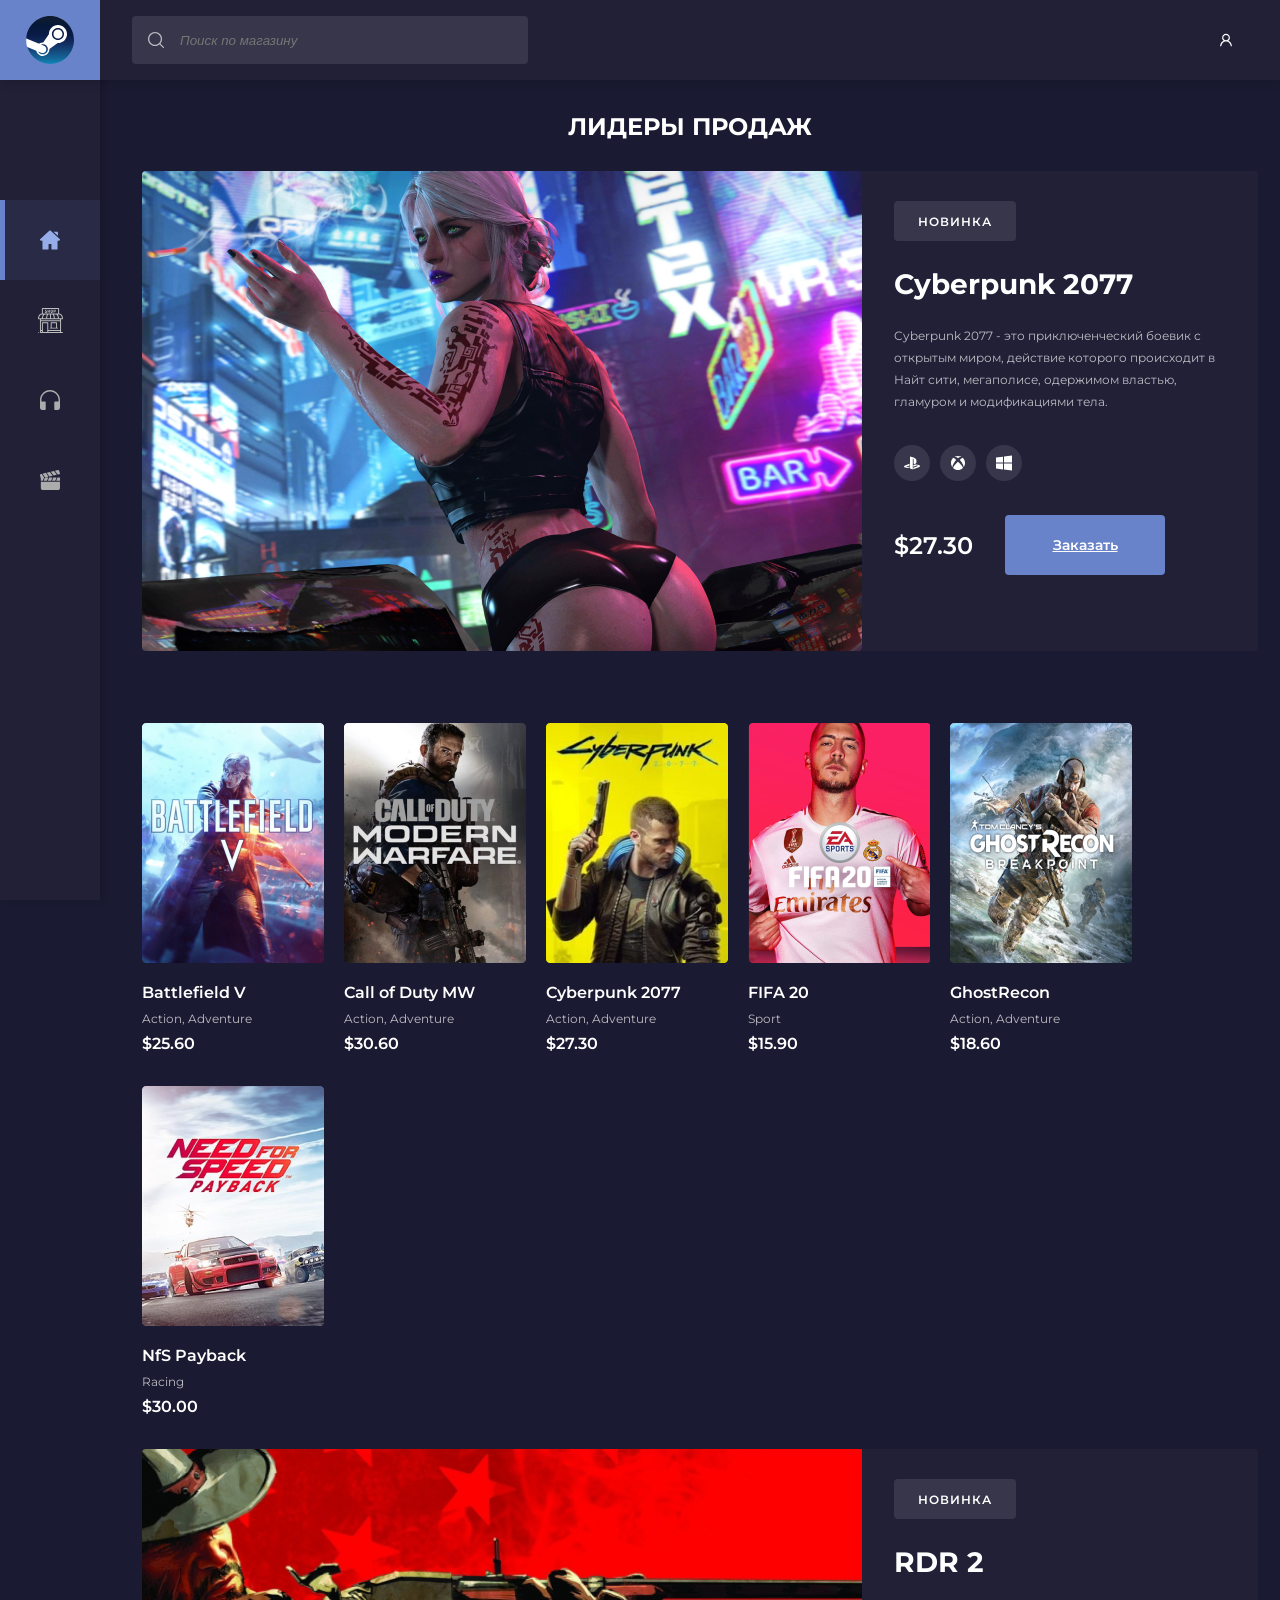
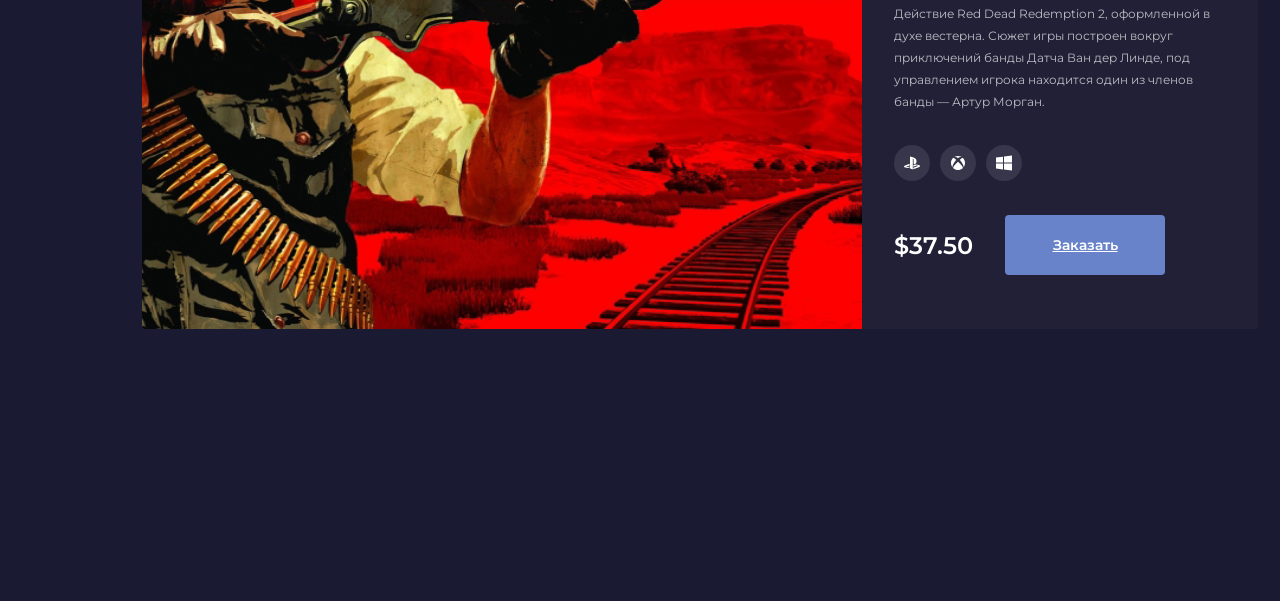
==== index.html @ 9080acf1 "upload project" ====
<!DOCTYPE html>
<html lang="en">
<head>
	<meta charset="UTF-8">
	<meta http-equiv="X-UA-Compatible" content="IE=edge">
	<meta name="viewport" content="width=device-width, initial-scale=1.0">
	<title>SteamShop - покупай и играй!</title>
	<link rel="icon" type="image/png" sizes="32x32" href="/img/icons/steam-icon-logo.svg"/>
	<link rel="preconnect" href="https://fonts.googleapis.com">
	<link rel="preconnect" href="https://fonts.gstatic.com" crossorigin>
	<link href="https://fonts.googleapis.com/css2?family=Montserrat:wght@400;600;700&display=swap" rel="stylesheet">
	<link rel="stylesheet" href="/css/style.css">
</head>
<body>
	

	<header class="header">
			<a href="#" class="logo">
					<img width="48" height="48" src="img/icons/steam-icon-logo.svg" alt="steam">
			</a>
		<div class="header-block">
			<div class="search"><input type="search" name="" id="" placeholder="Поиск по магазину">
			<img src="img/icons/search.svg" alt="">
			</div>
			<div class="buttons">
			<div class="user">
				<img class="login" src="img/icons/user.svg" alt="">
				<img class="user-photo hidden " src="img/icons/user.png" alt="">
				<img class="logout hidden" src="img/icons/arrow.svg" alt="">
			</div>
		</div>
	</header>

	<nav class="nav-wrap">
		<ul>
			<li class="current">
				<a href="/">
					<img src="img/icons/home-run.svg" alt="">
				</a>
			</li>

			<li>
				<a href="/page-store.html">
					<img src="img/icons/shop.svg" alt="">
				</a>
			</li>

			<li>
				<a target="_blank" href="https://www.youtube.com/watch?v=5qap5aO4i9A&ab_channel=LofiGirl">
					<img src="img/icons/audio.svg" alt="">
				</a>
			</li>

			<li>
				<a target="_blank" href="https://www.youtube.com/c/PlayStation/videos">
					<img src="img/icons/clapperboard.svg" alt="">
				</a>
			</li>

		</ul>
	</nav>

	<h2 class="home-title">Лидеры продаж</h2>

	<section class="content">
		<div class="game-card game-card__order game-home">
			<div class="game-photo game-photo__order">
				<img src="img/game/cyber.png" alt="">
			</div>
			<div class="game-info game-info__order">
				<a href="#" class="btn-filter">НОВИНКА</a>
				<h2>Cyberpunk 2077</h2>
				<p>Cyberpunk 2077 - это приключенческий боевик с открытым миром, действие которого происходит в Найт сити, мегаполисе, одержимом властью, гламуром и модификациями тела.</p>
				<div class="game-platforms">
					<img src="img/icons/ps.svg" alt="Playstation"><img src="img/icons/xbox.svg" alt="Xbox"><img src="img/icons/win.svg" alt="Windows">
				</div>
				<div class="game-price">
					<span>$27.30</span><a target="_blank" href="https://store.steampowered.com/app/1091500/Cyberpunk_2077/" class="btn-cart">Заказать</a>
				</div>
			</div>
		</div>

		

		<a href="" class="game-card game-card__small">
			<div class="game-photo">
				<img src="img/game/lidergames/btf5.png" alt="">
			</div>
			<div class="game-info">
				<h4>Battlefield V</h4>
				<span class="game-genre">Action, Adventure</span>
				<div class="game-price"><span>$25.60</span></div>
			</div>
		</a>

		<a href="" class="game-card game-card__small">
			<div class="game-photo">
				<img src="img/game/lidergames/call.png" alt="">
			</div>
			<div class="game-info">
				<h4>Call of Duty MW</h4>
				<span class="game-genre">Action, Adventure</span>
				<div class="game-price"><span>$30.60</span></div>
			</div>
		</a>

		<a href="" class="game-card game-card__small">
			<div class="game-photo">
				<img src="img/game/lidergames/cyberpank.png" alt="">
			</div>
			<div class="game-info">
				<h4>Cyberpunk 2077</h4>
				<span class="game-genre">Action, Adventure</span>
				<div class="game-price"><span>$27.30</span></div>
			</div>
		</a>

		<a href="" class="game-card game-card__small">
			<div class="game-photo">
				<img src="img/game/lidergames/fifa.png" alt="">
			</div>
			<div class="game-info">
				<h4>FIFA 20</h4>
				<span class="game-genre">Sport</span>
				<div class="game-price"><span>$15.90</span></div>
			</div>
		</a>

		<a href="" class="game-card game-card__small">
			<div class="game-photo">
				<img src="img/game/lidergames/ghost.png" alt="">
			</div>
			<div class="game-info">
				<h4>GhostRecon </h4>
				<span class="game-genre">Action, Adventure</span>
				<div class="game-price"><span>$18.60</span></div>
			</div>
		</a>

		<a href="" class="game-card game-card__small">
			<div class="game-photo">
				<img src="img/game/lidergames/need.png" alt="">
			</div>
			<div class="game-info">
				<h4>NfS Payback</h4>
				<span class="game-genre">Racing</span>
				<div class="game-price"><span>$30.00</span></div>
			</div>
		</a>


		<div class="game-card game-card__order">
			<div class="game-photo game-photo__order">
				<img src="img/game/rdr2.png" alt="">
			</div>
			<div class="game-info game-info__order">
				<a href="#" class="btn-filter">НОВИНКА</a>
				<h2>RDR 2</h2>
				<p>
					Действие Red Dead Redemption 2, оформленной в духе вестерна. Сюжет игры построен вокруг приключений банды
					Датча Ван дер Линде, под управлением игрока находится один из членов банды — Артур Морган. 
				</p>
				<div class="game-platforms">
					<img src="img/icons/ps.svg" alt="Playstation"><img src="img/icons/xbox.svg" alt="Xbox"><img src="img/icons/win.svg" alt="Windows">
				</div>
				<div class="game-price">
					<span>$37.50</span><a target="_blank" href="https://store.steampowered.com/app/1174180/Red_Dead_Redemption_2/" class="btn-cart">Заказать</a>
				</div>
			</div>
		</div>

	</section>

	<script src="js/script.js"></script>
</body>
</html>
---- css/style.css ----
* {
  padding: 0;
  margin: 0;
  -webkit-box-sizing: border-box;
  box-sizing: border-box;
}

body {
  padding-top: 112px;
  background: #1A1A32;
  font-family: 'Montserrat', sans-serif;
}

.header {
  position: fixed;
  top: 0;
  left: 0;
  width: 100%;
  display: -webkit-box;
  display: -ms-flexbox;
  display: flex;
  -webkit-box-align: center;
  -ms-flex-align: center;
  align-items: center;
  -webkit-box-pack: justify;
  -ms-flex-pack: justify;
  justify-content: space-between;
  background: #212037;
  -webkit-box-shadow: 0px 4px 8px rgba(0, 0, 0, 0.12);
  box-shadow: 0px 4px 8px rgba(0, 0, 0, 0.12);
  z-index: 1;
}

.header-block {
  width: 100%;
  padding: 16px 32px 16px 32px;
  display: -webkit-box;
  display: -ms-flexbox;
  display: flex;
  -webkit-box-pack: justify;
  -ms-flex-pack: justify;
  justify-content: space-between;
  -webkit-box-align: center;
  -ms-flex-align: center;
  align-items: center;
}

.logo {
  display: -webkit-box;
  display: -ms-flexbox;
  display: flex;
  -webkit-box-pack: center;
  -ms-flex-pack: center;
  justify-content: center;
  -webkit-box-align: center;
  -ms-flex-align: center;
  align-items: center;
  max-width: 100px;
  width: 100%;
  height: 80px;
  background-color: #6883C9;
  text-decoration: none;
}

.logo svg {
  width: 48px;
  height: 48px;
}

.user {
  display: -webkit-box;
  display: -ms-flexbox;
  display: flex;
  -webkit-box-align: center;
  -ms-flex-align: center;
  align-items: center;
}

.user img {
  margin-right: 16px;
}

.user img:last-child {
  margin-right: 0;
}

.logout {
  cursor: pointer;
}

.hidden {
  display: none;
}

.search {
  width: 100%;
  max-width: 396px;
  height: 48px;
  background: #37364B;
  border-radius: 4px;
  position: relative;
  margin-right: 20px;
}

.search img {
  position: absolute;
  left: 16px;
  top: 50%;
  -webkit-transform: translateY(-50%);
  transform: translateY(-50%);
}

.search input {
  width: 100%;
  height: 100%;
  background-color: transparent;
  border: none;
  padding: 0px 48px 0px 48px;
  outline: none;
  color: #fff;
}

.search input::-webkit-input-placeholder {
  font-style: italic;
}

.search input:-ms-input-placeholder {
  font-style: italic;
}

.search input::-ms-input-placeholder {
  font-style: italic;
}

.search input::placeholder {
  font-style: italic;
}

.nav-wrap {
  padding-top: 200px;
  position: fixed;
  left: 0;
  top: 0;
  height: 100vh;
  width: 100px;
  z-index: 0;
  background: #212037;
  mix-blend-mode: normal;
  -webkit-box-shadow: 4px 0px 6px rgba(0, 0, 0, 0.12);
  box-shadow: 4px 0px 6px rgba(0, 0, 0, 0.12);
}

.nav-wrap ul {
  list-style: none;
  width: 100%;
}

.nav-wrap ul li {
  height: 80px;
  width: 100%;
}

.nav-wrap ul li:hover {
  background: rgba(104, 131, 201, 0.1);
}

.nav-wrap ul li:hover a {
  -webkit-filter: grayscale(0);
  filter: grayscale(0);
}

.nav-wrap ul li a {
  text-decoration: none;
  width: 100%;
  height: 100%;
  display: -webkit-box;
  display: -ms-flexbox;
  display: flex;
  -webkit-box-pack: center;
  -ms-flex-pack: center;
  justify-content: center;
  -webkit-box-align: center;
  -ms-flex-align: center;
  align-items: center;
  -webkit-filter: grayscale(1);
  filter: grayscale(1);
}

.home-title {
  color: #fff;
  margin: auto;
  text-align: center;
  margin-bottom: 30px;
  text-transform: uppercase;
}

li.current {
  position: relative;
  background: rgba(104, 131, 201, 0.1);
}

li.current::before {
  position: absolute;
  content: '';
  width: 5px;
  height: 100%;
  background: #6883C9;
}

li.current a {
  -webkit-filter: grayscale(0) !important;
  filter: grayscale(0) !important;
}

.content {
  margin-left: 10px;
  max-width: 1252px;
  width: 100%;
  display: -webkit-box;
  display: -ms-flexbox;
  display: flex;
  -ms-flex-wrap: wrap;
  flex-wrap: wrap;
  -webkit-box-align: center;
  -ms-flex-align: center;
  align-items: center;
  padding-bottom: 200px;
}

.game-genre {
  font-style: normal;
  font-weight: normal;
  font-size: 12px;
  line-height: 15px;
  color: #BCBCC3;
  margin-bottom: 8px;
}

.game-card {
  display: -webkit-box;
  display: -ms-flexbox;
  display: flex;
  -webkit-box-align: center;
  -ms-flex-align: center;
  align-items: center;
  -webkit-box-pack: justify;
  -ms-flex-pack: justify;
  justify-content: space-between;
  height: 480px;
}

.game-card__order {
  border-radius: 4px;
  overflow: hidden;
  width: 100%;
  margin-bottom: 72px;
}

.game-card__small {
  -webkit-box-orient: vertical;
  -webkit-box-direction: normal;
  -ms-flex-direction: column;
  flex-direction: column;
  width: 182px;
  height: auto;
  cursor: pointer;
  text-decoration: none;
  margin-right: 20px;
}

.game-card__small .game-info {
  padding: 20px 0px 0px 0px;
  height: auto;
  background: transparent;
}

.game-card__small .game-info h4 {
  font-weight: 600;
  font-size: 16px;
  line-height: 20px;
  color: #FFFFFF;
  margin-bottom: 8px;
}

.game-card__small .game-price span {
  font-size: 16px;
  line-height: 20px;
}

.game-card__big {
  -webkit-box-orient: vertical;
  -webkit-box-direction: normal;
  -ms-flex-direction: column;
  flex-direction: column;
  width: 289px;
  height: auto;
  cursor: pointer;
  text-decoration: none;
  margin-bottom: 32px;
  margin-right: 20px;
}

.game-card__big .game-info {
  padding: 20px 0px 0px 0px;
  height: auto;
  background: transparent;
}

.game-card__big .game-info h4 {
  font-weight: 600;
  font-size: 20px;
  line-height: 20px;
  color: #FFFFFF;
  margin-bottom: 8px;
}

.game-card__big .game-info .game-genre {
  margin-bottom: 16px;
}

.game-card__big .game-price {
  -webkit-box-align: center;
  -ms-flex-align: center;
  align-items: center;
  width: 100%;
  -webkit-box-pack: justify;
  -ms-flex-pack: justify;
  justify-content: space-between;
}

.game-card__big .game-price .game-platforms {
  margin-bottom: 0;
}

.game-photo {
  width: 100%;
  max-width: 856px;
  display: -webkit-box;
  display: -ms-flexbox;
  display: flex;
  overflow: hidden;
  -webkit-box-pack: center;
  -ms-flex-pack: center;
  justify-content: center;
}

.game-photo img {
  height: 100%;
}

.game-info {
  max-width: 396px;
  width: 100%;
  padding: 30px 32px;
  background: #212037;
  height: 100%;
  display: -webkit-box;
  display: -ms-flexbox;
  display: flex;
  -webkit-box-orient: vertical;
  -webkit-box-direction: normal;
  -ms-flex-direction: column;
  flex-direction: column;
}

.game-info h2 {
  font-style: normal;
  font-weight: bold;
  font-size: 28px;
  line-height: 34px;
  color: #fff;
  margin-bottom: 24px;
}

.game-info p {
  font-style: normal;
  font-weight: normal;
  font-size: 12px;
  line-height: 22px;
  color: #BCBCC3;
  margin-bottom: 32px;
}

.game-info ul {
  margin-bottom: 32px;
  list-style: none;
}

.game-info ul li {
  color: #BCBCC3;
  font-size: 12px;
  line-height: 22px;
}

.game-info ul li span {
  color: #fff;
  font-weight: bold;
}

.game-platforms {
  margin-bottom: 34px;
  height: 36px;
}

.game-platforms img {
  width: 36px;
  height: 36px;
  margin-right: 10px;
}

.game-platforms img:last-child {
  margin-right: 0;
}

.game-price {
  display: -webkit-box;
  display: -ms-flexbox;
  display: flex;
  -webkit-box-align: center;
  -ms-flex-align: center;
  align-items: center;
  margin-bottom: 32px;
}

.game-price span {
  margin-right: 32px;
  font-style: normal;
  font-weight: 600;
  font-size: 24px;
  line-height: 29px;
  color: #FFFFFF;
}

.btn-filter {
  text-transform: uppercase;
  color: #fff;
  background: #37364B;
  cursor: pointer;
  padding: 13px 24px 12px;
  text-decoration: none;
  border-radius: 4px;
  font-weight: 600;
  font-size: 12px;
  line-height: 15px;
  letter-spacing: 1px;
  width: -webkit-max-content;
  width: -moz-max-content;
  width: max-content;
  margin-bottom: 26px;
}

.btn-cart {
  min-width: 160px;
  height: 60px;
  display: -webkit-box;
  display: -ms-flexbox;
  display: flex;
  -webkit-box-pack: center;
  -ms-flex-pack: center;
  justify-content: center;
  -webkit-box-align: center;
  -ms-flex-align: center;
  align-items: center;
  border: none;
  color: #fff;
  border-radius: 4px;
  background-color: #6883C9;
  font-style: normal;
  font-weight: 600;
  font-size: 14px;
  line-height: 17px;
  color: #FFFFFF;
  cursor: pointer;
}

.btn-video {
  background: transparent;
  border: none;
  font-weight: 600;
  font-size: 12px;
  line-height: 22px;
  width: 130px;
  display: -webkit-box;
  display: -ms-flexbox;
  display: flex;
  -webkit-box-pack: justify;
  -ms-flex-pack: justify;
  justify-content: space-between;
  -webkit-box-align: center;
  -ms-flex-align: center;
  align-items: center;
  color: #fff;
  cursor: pointer;
}

.btn-video img {
  width: 36px;
  height: 36px;
  margin-right: 12px;
}

.char-nav {
  width: 100%;
  height: 80px;
  padding: 0px 60px;
  margin-bottom: 32px;
  margin-top: -40px;
  display: -webkit-box;
  display: -ms-flexbox;
  display: flex;
  list-style: none;
  -webkit-box-pack: justify;
  -ms-flex-pack: justify;
  justify-content: space-between;
  background: #212037;
  -webkit-box-shadow: 4px 0px 6px rgba(0, 0, 0, 0.1);
  box-shadow: 4px 0px 6px rgba(0, 0, 0, 0.1);
  border-radius: 5px;
}

.char-nav-link {
  font-style: normal;
  font-weight: normal;
  font-size: 14px;
  line-height: 22px;
  color: #BCBCC3;
  height: 100%;
  position: relative;
  display: -webkit-box;
  display: -ms-flexbox;
  display: flex;
  -webkit-box-pack: center;
  -ms-flex-pack: center;
  justify-content: center;
  -webkit-box-align: center;
  -ms-flex-align: center;
  align-items: center;
  cursor: pointer;
}

.char-nav-link-active {
  font-weight: bold;
}

.char-nav-link-active:before {
  position: absolute;
  content: '';
  display: block;
  bottom: 0;
  left: 0;
  width: 100%;
  height: 4px;
  background: #6883C9;
}

.char-tabs {
  width: 100%;
  list-style: none;
  padding-left: 60px;
  padding-right: 160px;
}

.char-tabs li {
  height: 0;
  overflow: hidden;
  max-width: 824px;
  width: 100%;
  font-style: normal;
  font-weight: normal;
  font-size: 14px;
  line-height: 24px;
  color: #FFFFFF;
}

.char-tabs li:nth-child(1) {
  height: auto;
}

@media screen and (max-width: 1599px) {
  body {
    padding-left: 132px;
    padding-right: 32px;
  }
}

@media (max-width: 800px) {
  .nav-wrap {
    width: 70px;
  }

  .header {
    height: 70px;
  }

  .logo {
    height: 70px;
    max-width: 70px;
  }

  .game-card {
    display: inline-table;
  }

  .game-photo__order {
    width: 496px;
    height: 250px;
  }

  .game-info__order {
    max-width: 496px;
  }

  .home-title {
    text-align: left;
    margin-left: 10px;
  }

  .char-nav {
    width: 496px;
    padding: 0px 20px;
  }

  .char-tabs {
    max-width: 396px;
    padding: 0;
    padding-left: 20px;
  }

}


@media (max-width: 710px) {


  .game-photo__order {
    width: 396px;
    height: 200px;
  }

  .game-info__order {
    max-width: 396px;
  }

  .home-title {
    font-size: 20px;
  }

  .char-nav {
    width: 396px;

  }

  .char-nav-link {
    font-size: 12px;
  }

  .char-tabs {
    max-width: 336px;
    padding: 0;
    padding-left: 20px;
  }

}

@media (max-width: 595px) {

  .game-card__order {
    position: relative;
    right: 38px;
  }


  .game-photo__order {
    width: 296px;
    height: 250px;
  }

  .game-info__order {
    max-width: 296px;
  }

  .home-title {
    font-size: 18px;
  }

  .game-price {
    display: block;
  }

  .btn-cart {
    margin-top: 15px;
  }

  .char-nav {
    width: 296px;
    position: relative;
    right: 38px;
  }

  .char-nav-link {
    font-size: 10px;
  }

  .char-tabs {
    max-width: 236px;
    padding: 0;
    padding-left: 20px;
    position: relative;
    right: 38px;
  }

  .game-info h2 {
    font-size: 18px;
  }

  .btn-cart {
    min-width: 110px;
  }


}

@media (max-width: 460px) {

  .game-photo__bg {
    height: 280px;
    justify-content: start;
  }

  .game-photo__order {
    width: 226px;
    height: 150px;
  }

  .game-info__order {
    max-width: 226px;
  }

  .char-nav {
    width: 226px;
    padding: 0px 10px;
  }

  .char-nav-link {
    font-size: 8px;
  }

  .char-tabs {
    max-width: 186px;
  }
}
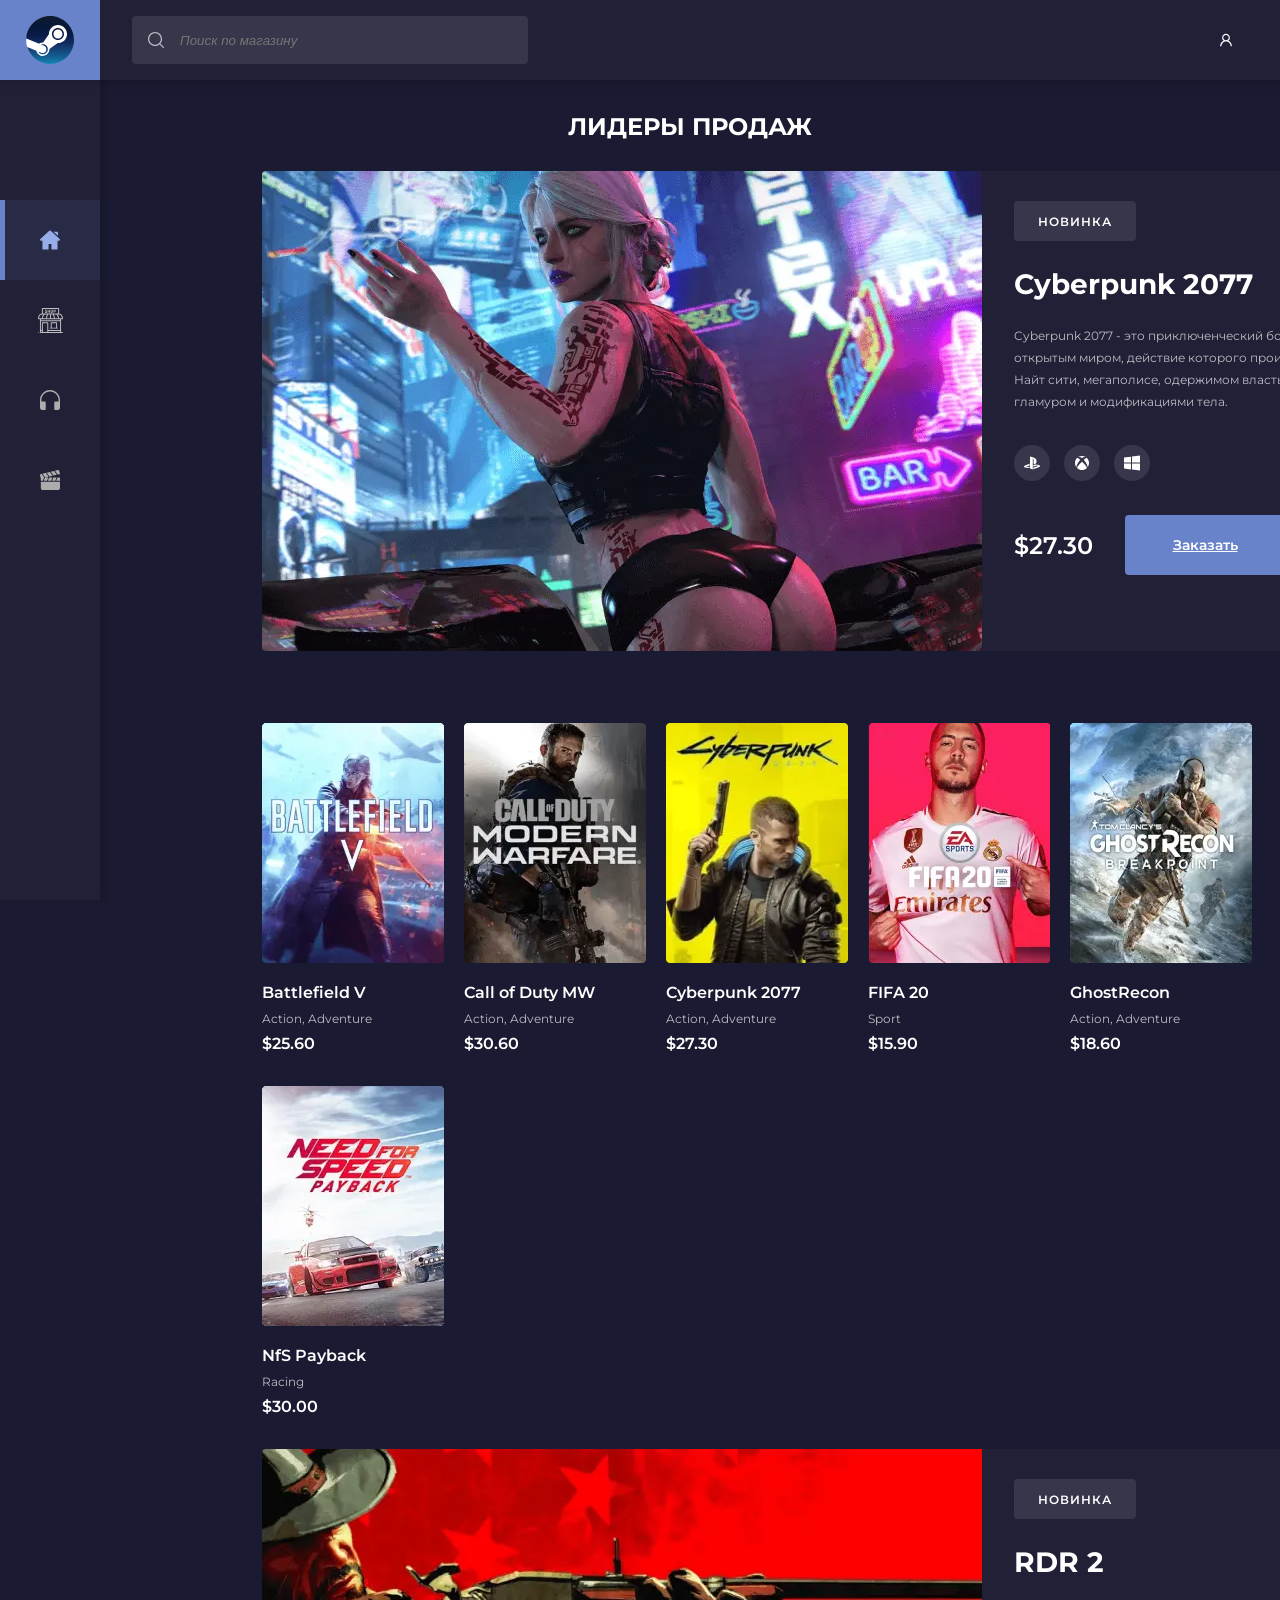
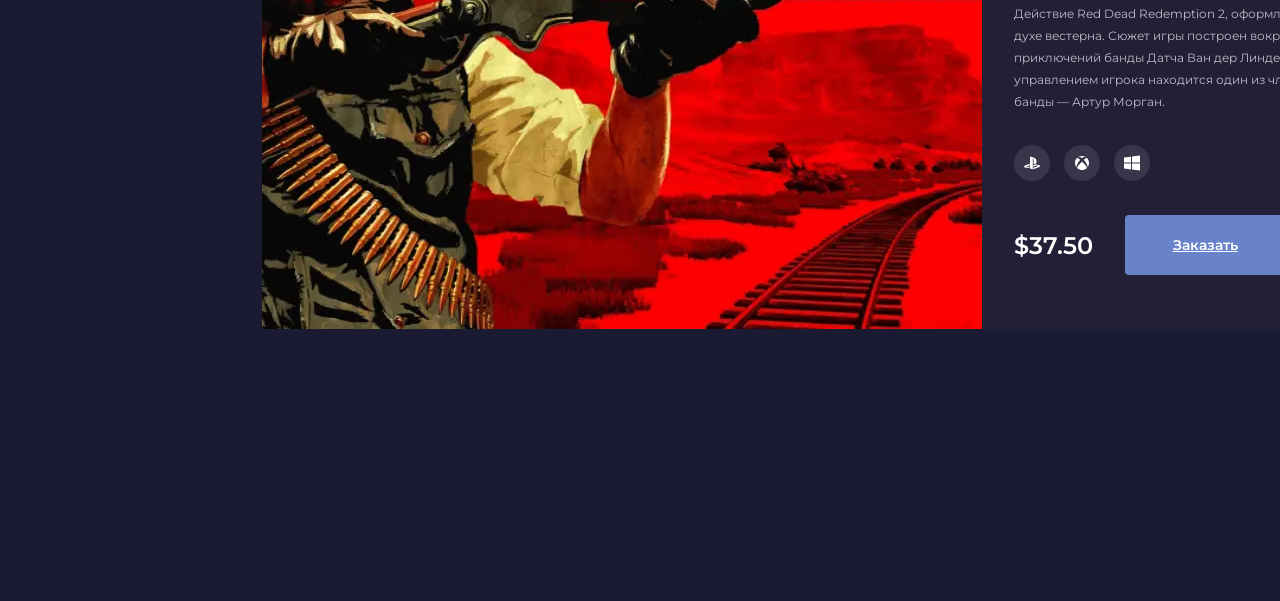
==== commit bab59e65: "- update README.md - update html" ====
--- a/index.html
+++ b/index.html
@@ -1,176 +1,188 @@
 <!DOCTYPE html>
 <html lang="en">
 <head>
-	<meta charset="UTF-8">
-	<meta http-equiv="X-UA-Compatible" content="IE=edge">
-	<meta name="viewport" content="width=device-width, initial-scale=1.0">
-	<title>SteamShop - покупай и играй!</title>
-	<link rel="icon" type="image/png" sizes="32x32" href="/img/icons/steam-icon-logo.svg"/>
-	<link rel="preconnect" href="https://fonts.googleapis.com">
-	<link rel="preconnect" href="https://fonts.gstatic.com" crossorigin>
-	<link href="https://fonts.googleapis.com/css2?family=Montserrat:wght@400;600;700&display=swap" rel="stylesheet">
-	<link rel="stylesheet" href="/css/style.css">
+    <meta charset="UTF-8">
+    <meta http-equiv="X-UA-Compatible" content="IE=edge">
+    <meta name="viewport" content="width=device-width, initial-scale=1.0">
+    <title>Steam-Shop - покупай и играй!</title>
+    <link rel="icon" type="image/png" sizes="32x32" href="./images/icons/steam-icon-logo.svg"/>
+    <link href="https://fonts.googleapis.com/css2?family=Montserrat:wght@400;600;700&display=swap" rel="stylesheet">
+    <link rel="stylesheet" href="./css/style.css">
 </head>
 <body>
-	
-
-	<header class="header">
-			<a href="#" class="logo">
-					<img width="48" height="48" src="img/icons/steam-icon-logo.svg" alt="steam">
-			</a>
-		<div class="header-block">
-			<div class="search"><input type="search" name="" id="" placeholder="Поиск по магазину">
-			<img src="img/icons/search.svg" alt="">
-			</div>
-			<div class="buttons">
-			<div class="user">
-				<img class="login" src="img/icons/user.svg" alt="">
-				<img class="user-photo hidden " src="img/icons/user.png" alt="">
-				<img class="logout hidden" src="img/icons/arrow.svg" alt="">
-			</div>
-		</div>
-	</header>
-
-	<nav class="nav-wrap">
-		<ul>
-			<li class="current">
-				<a href="/">
-					<img src="img/icons/home-run.svg" alt="">
-				</a>
-			</li>
-
-			<li>
-				<a href="/page-store.html">
-					<img src="img/icons/shop.svg" alt="">
-				</a>
-			</li>
-
-			<li>
-				<a target="_blank" href="https://www.youtube.com/watch?v=5qap5aO4i9A&ab_channel=LofiGirl">
-					<img src="img/icons/audio.svg" alt="">
-				</a>
-			</li>
-
-			<li>
-				<a target="_blank" href="https://www.youtube.com/c/PlayStation/videos">
-					<img src="img/icons/clapperboard.svg" alt="">
-				</a>
-			</li>
-
-		</ul>
-	</nav>
-
-	<h2 class="home-title">Лидеры продаж</h2>
-
-	<section class="content">
-		<div class="game-card game-card__order game-home">
-			<div class="game-photo game-photo__order">
-				<img src="img/game/cyber.png" alt="">
-			</div>
-			<div class="game-info game-info__order">
-				<a href="#" class="btn-filter">НОВИНКА</a>
-				<h2>Cyberpunk 2077</h2>
-				<p>Cyberpunk 2077 - это приключенческий боевик с открытым миром, действие которого происходит в Найт сити, мегаполисе, одержимом властью, гламуром и модификациями тела.</p>
-				<div class="game-platforms">
-					<img src="img/icons/ps.svg" alt="Playstation"><img src="img/icons/xbox.svg" alt="Xbox"><img src="img/icons/win.svg" alt="Windows">
-				</div>
-				<div class="game-price">
-					<span>$27.30</span><a target="_blank" href="https://store.steampowered.com/app/1091500/Cyberpunk_2077/" class="btn-cart">Заказать</a>
-				</div>
-			</div>
-		</div>
-
-		
-
-		<a href="" class="game-card game-card__small">
-			<div class="game-photo">
-				<img src="img/game/lidergames/btf5.png" alt="">
-			</div>
-			<div class="game-info">
-				<h4>Battlefield V</h4>
-				<span class="game-genre">Action, Adventure</span>
-				<div class="game-price"><span>$25.60</span></div>
-			</div>
-		</a>
-
-		<a href="" class="game-card game-card__small">
-			<div class="game-photo">
-				<img src="img/game/lidergames/call.png" alt="">
-			</div>
-			<div class="game-info">
-				<h4>Call of Duty MW</h4>
-				<span class="game-genre">Action, Adventure</span>
-				<div class="game-price"><span>$30.60</span></div>
-			</div>
-		</a>
-
-		<a href="" class="game-card game-card__small">
-			<div class="game-photo">
-				<img src="img/game/lidergames/cyberpank.png" alt="">
-			</div>
-			<div class="game-info">
-				<h4>Cyberpunk 2077</h4>
-				<span class="game-genre">Action, Adventure</span>
-				<div class="game-price"><span>$27.30</span></div>
-			</div>
-		</a>
-
-		<a href="" class="game-card game-card__small">
-			<div class="game-photo">
-				<img src="img/game/lidergames/fifa.png" alt="">
-			</div>
-			<div class="game-info">
-				<h4>FIFA 20</h4>
-				<span class="game-genre">Sport</span>
-				<div class="game-price"><span>$15.90</span></div>
-			</div>
-		</a>
-
-		<a href="" class="game-card game-card__small">
-			<div class="game-photo">
-				<img src="img/game/lidergames/ghost.png" alt="">
-			</div>
-			<div class="game-info">
-				<h4>GhostRecon </h4>
-				<span class="game-genre">Action, Adventure</span>
-				<div class="game-price"><span>$18.60</span></div>
-			</div>
-		</a>
-
-		<a href="" class="game-card game-card__small">
-			<div class="game-photo">
-				<img src="img/game/lidergames/need.png" alt="">
-			</div>
-			<div class="game-info">
-				<h4>NfS Payback</h4>
-				<span class="game-genre">Racing</span>
-				<div class="game-price"><span>$30.00</span></div>
-			</div>
-		</a>
 
 
-		<div class="game-card game-card__order">
-			<div class="game-photo game-photo__order">
-				<img src="img/game/rdr2.png" alt="">
-			</div>
-			<div class="game-info game-info__order">
-				<a href="#" class="btn-filter">НОВИНКА</a>
-				<h2>RDR 2</h2>
-				<p>
-					Действие Red Dead Redemption 2, оформленной в духе вестерна. Сюжет игры построен вокруг приключений банды
-					Датча Ван дер Линде, под управлением игрока находится один из членов банды — Артур Морган. 
-				</p>
-				<div class="game-platforms">
-					<img src="img/icons/ps.svg" alt="Playstation"><img src="img/icons/xbox.svg" alt="Xbox"><img src="img/icons/win.svg" alt="Windows">
-				</div>
-				<div class="game-price">
-					<span>$37.50</span><a target="_blank" href="https://store.steampowered.com/app/1174180/Red_Dead_Redemption_2/" class="btn-cart">Заказать</a>
-				</div>
-			</div>
-		</div>
+<header class="header">
+    <a href="index.html" class="logo">
+        <img width="48" height="48" src="./images/icons/steam-icon-logo.svg" alt="steam">
+    </a>
+    <div class="header-block">
+        <label class="search">
+            <input type="search" name="" id="" placeholder="Поиск по магазину">
+            <img src="./images/icons/search.svg" alt="search">
+        </label>
+        <div class="buttons">
+            <div class="user">
+                <img class="login" src="./images/icons/user.svg" alt="user">
+                <img class="user-photo hidden " src="./images/icons/user.png" alt="user">
+                <img class="logout hidden" src="./images/icons/arrow.svg" alt="arrow">
+            </div>
+        </div>
+    </div>
+</header>
 
-	</section>
+<nav class="nav-wrap">
+    <ul>
+        <li class="current">
+            <a href="index.html">
+                <img src="./images/icons/home-run.svg" alt="home-run">
+            </a>
+        </li>
 
-	<script src="js/script.js"></script>
+        <li>
+            <a href="page-store.html">
+                <img src="./images/icons/shop.svg" alt="shop">
+            </a>
+        </li>
+
+        <li>
+            <a target="_blank" href="https://www.youtube.com/watch?v=5qap5aO4i9A&ab_channel=LofiGirl">
+                <img src="./images/icons/audio.svg" alt="audio">
+            </a>
+        </li>
+
+        <li>
+            <a target="_blank" href="https://www.youtube.com/c/PlayStation/videos">
+                <img src="./images/icons/clapperboard.svg" alt="clapperboard.svg">
+            </a>
+        </li>
+
+    </ul>
+</nav>
+
+<h2 class="home-title">Лидеры продаж</h2>
+
+<section class="content">
+    <div class="game-card game-card__order game-home">
+        <div class="game-photo game-photo__order">
+            <img src="./images/game/cyber.webp" alt="cyber">
+        </div>
+        <div class="game-info game-info__order">
+            <a href="#" class="btn-filter">НОВИНКА</a>
+            <h2>Cyberpunk 2077</h2>
+            <p>Cyberpunk 2077 - это приключенческий боевик с открытым миром, действие которого происходит в Найт сити,
+                мегаполисе, одержимом властью, гламуром и модификациями тела.</p>
+            <div class="game-platforms">
+                <img src="./images/icons/ps.svg" alt="Playstation">
+                <img src="./images/icons/xbox.svg" alt="Xbox">
+                <img src="./images/icons/win.svg" alt="Windows">
+            </div>
+            <div class="game-price">
+                <span>$27.30</span>
+                <a target="_blank" href="https://store.steampowered.com/app/1091500/Cyberpunk_2077/" class="btn-cart">
+                    Заказать
+                </a>
+            </div>
+        </div>
+    </div>
+
+
+    <a href="" class="game-card game-card__small">
+        <div class="game-photo">
+            <img src="./images/game/lidergames/btf5.webp" alt="btf5">
+        </div>
+        <div class="game-info">
+            <h4>Battlefield V</h4>
+            <span class="game-genre">Action, Adventure</span>
+            <div class="game-price"><span>$25.60</span></div>
+        </div>
+    </a>
+
+    <a href="" class="game-card game-card__small">
+        <div class="game-photo">
+            <img src="./images/game/lidergames/call.webp" alt="call">
+        </div>
+        <div class="game-info">
+            <h4>Call of Duty MW</h4>
+            <span class="game-genre">Action, Adventure</span>
+            <div class="game-price"><span>$30.60</span></div>
+        </div>
+    </a>
+
+    <a href="" class="game-card game-card__small">
+        <div class="game-photo">
+            <img src="./images/game/lidergames/cyberpank.webp" alt="cyberpank">
+        </div>
+        <div class="game-info">
+            <h4>Cyberpunk 2077</h4>
+            <span class="game-genre">Action, Adventure</span>
+            <div class="game-price"><span>$27.30</span></div>
+        </div>
+    </a>
+
+    <a href="" class="game-card game-card__small">
+        <div class="game-photo">
+            <img src="./images/game/lidergames/fifa.webp" alt="fifa">
+        </div>
+        <div class="game-info">
+            <h4>FIFA 20</h4>
+            <span class="game-genre">Sport</span>
+            <div class="game-price"><span>$15.90</span></div>
+        </div>
+    </a>
+
+    <a href="" class="game-card game-card__small">
+        <div class="game-photo">
+            <img src="./images/game/lidergames/ghost.webp" alt="ghost">
+        </div>
+        <div class="game-info">
+            <h4>GhostRecon </h4>
+            <span class="game-genre">Action, Adventure</span>
+            <div class="game-price"><span>$18.60</span></div>
+        </div>
+    </a>
+
+    <a href="" class="game-card game-card__small">
+        <div class="game-photo">
+            <img src="./images/game/lidergames/need.webp" alt="need">
+        </div>
+        <div class="game-info">
+            <h4>NfS Payback</h4>
+            <span class="game-genre">Racing</span>
+            <div class="game-price"><span>$30.00</span></div>
+        </div>
+    </a>
+
+
+    <div class="game-card game-card__order">
+        <div class="game-photo game-photo__order">
+            <img src="./images/game/rdr2.webp" alt="rdr2">
+        </div>
+        <div class="game-info game-info__order">
+            <a href="#" class="btn-filter">НОВИНКА</a>
+            <h2>RDR 2</h2>
+            <p>
+                Действие Red Dead Redemption 2, оформленной в духе вестерна. Сюжет игры построен вокруг приключений
+                банды
+                Датча Ван дер Линде, под управлением игрока находится один из членов банды — Артур Морган.
+            </p>
+            <div class="game-platforms">
+                <img src="./images/icons/ps.svg" alt="Playstation">
+                <img src="./images/icons/xbox.svg" alt="Xbox">
+                <img src="./images/icons/win.svg" alt="Windows">
+            </div>
+            <div class="game-price">
+                <span>$37.50</span>
+                <a target="_blank"
+                   href="https://store.steampowered.com/app/1174180/Red_Dead_Redemption_2/"
+                   class="btn-cart">Заказать
+                </a>
+            </div>
+        </div>
+    </div>
+
+</section>
+
+<script src="./js/script.js"></script>
 </body>
-</html>+</html>
--- a/css/style.css
+++ b/css/style.css
@@ -26,8 +26,8 @@
   -ms-flex-pack: justify;
   justify-content: space-between;
   background: #212037;
-  -webkit-box-shadow: 0px 4px 8px rgba(0, 0, 0, 0.12);
-  box-shadow: 0px 4px 8px rgba(0, 0, 0, 0.12);
+  -webkit-box-shadow: 0 4px 8px rgba(0, 0, 0, 0.12);
+  box-shadow: 0 4px 8px rgba(0, 0, 0, 0.12);
   z-index: 1;
 }
 
@@ -115,7 +115,7 @@
   height: 100%;
   background-color: transparent;
   border: none;
-  padding: 0px 48px 0px 48px;
+  padding: 0 48px 0 48px;
   outline: none;
   color: #fff;
 }
@@ -146,8 +146,8 @@
   z-index: 0;
   background: #212037;
   mix-blend-mode: normal;
-  -webkit-box-shadow: 4px 0px 6px rgba(0, 0, 0, 0.12);
-  box-shadow: 4px 0px 6px rgba(0, 0, 0, 0.12);
+  -webkit-box-shadow: 4px 0 6px rgba(0, 0, 0, 0.12);
+  box-shadow: 4px 0 6px rgba(0, 0, 0, 0.12);
 }
 
 .nav-wrap ul {
@@ -188,9 +188,8 @@
 
 .home-title {
   color: #fff;
-  margin: auto;
   text-align: center;
-  margin-bottom: 30px;
+  margin: auto auto 30px;
   text-transform: uppercase;
 }
 
@@ -213,7 +212,7 @@
 }
 
 .content {
-  margin-left: 10px;
+  margin-left: 130px;
   max-width: 1252px;
   width: 100%;
   display: -webkit-box;
@@ -269,7 +268,7 @@
 }
 
 .game-card__small .game-info {
-  padding: 20px 0px 0px 0px;
+  padding: 20px 0 0 0;
   height: auto;
   background: transparent;
 }
@@ -301,7 +300,7 @@
 }
 
 .game-card__big .game-info {
-  padding: 20px 0px 0px 0px;
+  padding: 20px 0 0 0;
   height: auto;
   background: transparent;
 }
@@ -443,7 +442,6 @@
   font-size: 12px;
   line-height: 15px;
   letter-spacing: 1px;
-  width: -webkit-max-content;
   width: -moz-max-content;
   width: max-content;
   margin-bottom: 26px;
@@ -462,7 +460,6 @@
   -ms-flex-align: center;
   align-items: center;
   border: none;
-  color: #fff;
   border-radius: 4px;
   background-color: #6883C9;
   font-style: normal;
@@ -502,7 +499,7 @@
 .char-nav {
   width: 100%;
   height: 80px;
-  padding: 0px 60px;
+  padding: 0 60px;
   margin-bottom: 32px;
   margin-top: -40px;
   display: -webkit-box;
@@ -513,8 +510,8 @@
   -ms-flex-pack: justify;
   justify-content: space-between;
   background: #212037;
-  -webkit-box-shadow: 4px 0px 6px rgba(0, 0, 0, 0.1);
-  box-shadow: 4px 0px 6px rgba(0, 0, 0, 0.1);
+  -webkit-box-shadow: 4px 0 6px rgba(0, 0, 0, 0.1);
+  box-shadow: 4px 0 6px rgba(0, 0, 0, 0.1);
   border-radius: 5px;
 }
 
@@ -617,13 +614,12 @@
 
   .char-nav {
     width: 496px;
-    padding: 0px 20px;
+    padding: 0 20px;
   }
 
   .char-tabs {
     max-width: 396px;
-    padding: 0;
-    padding-left: 20px;
+    padding: 0 0 0 20px;
   }
 
 }
@@ -656,8 +652,7 @@
 
   .char-tabs {
     max-width: 336px;
-    padding: 0;
-    padding-left: 20px;
+    padding: 0 0 0 20px;
   }
 
 }
@@ -703,8 +698,7 @@
 
   .char-tabs {
     max-width: 236px;
-    padding: 0;
-    padding-left: 20px;
+    padding: 0 0 0 20px;
     position: relative;
     right: 38px;
   }
@@ -738,7 +732,7 @@
 
   .char-nav {
     width: 226px;
-    padding: 0px 10px;
+    padding: 0 10px;
   }
 
   .char-nav-link {
